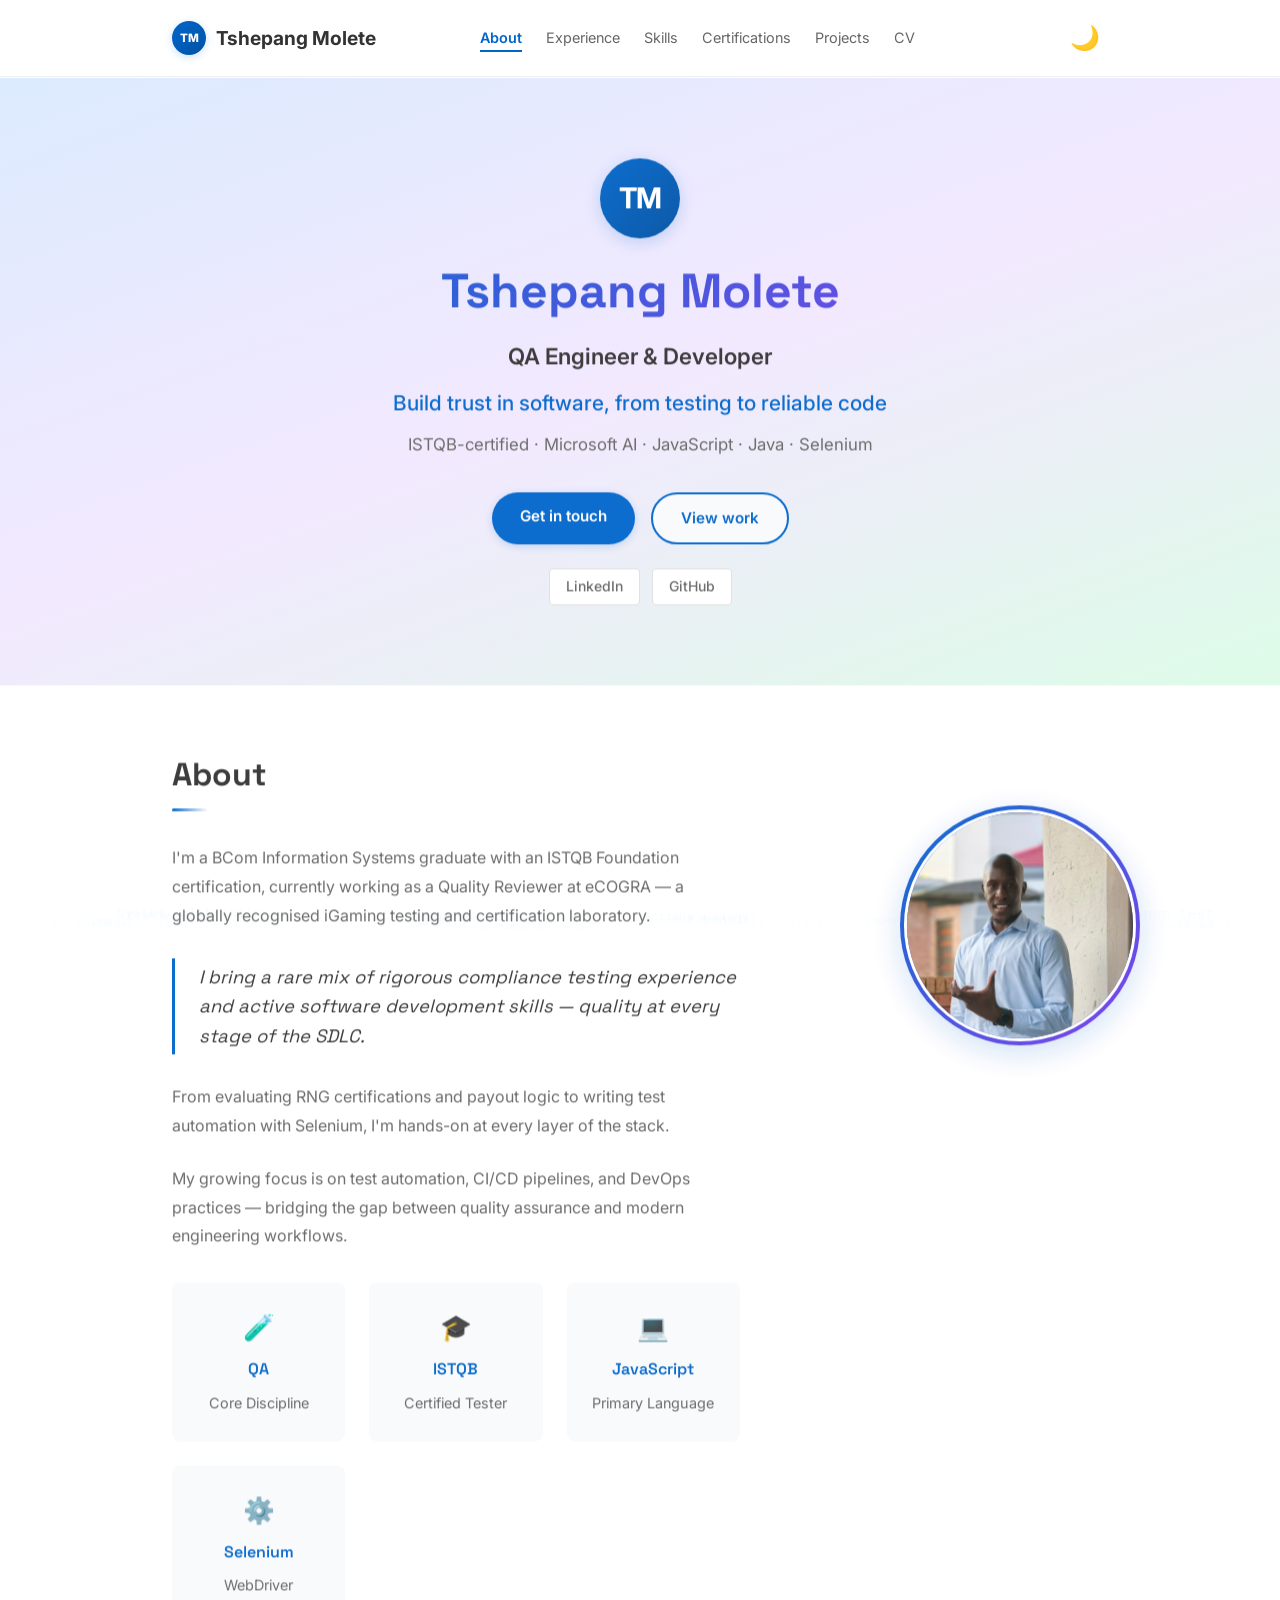
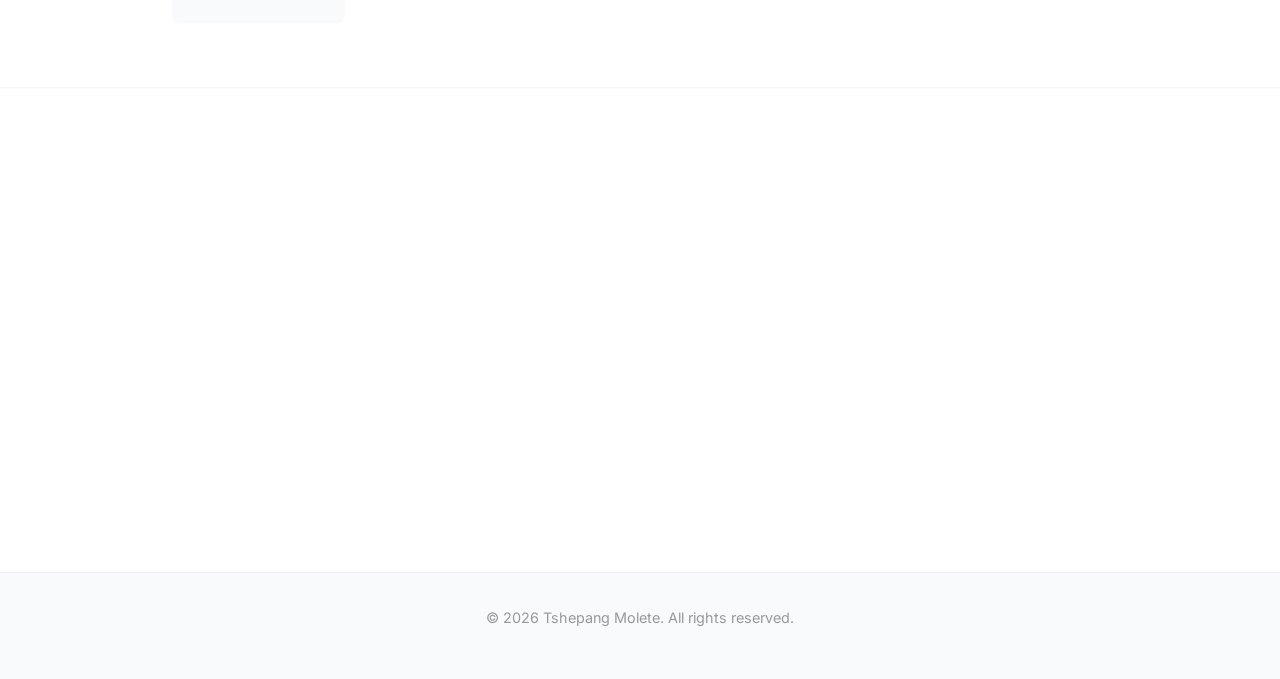
==== about.html @ 7e481b7c "Initial commit: portfolio website" ====
<!DOCTYPE html>
<html lang="en">
<head>
    <meta charset="UTF-8">
    <meta http-equiv="refresh" content="0; url=index.html">
    <title>Redirecting — Tshepang Molete</title>
</head>
<body>
    <p>Redirecting to <a href="index.html">index.html</a>…</p>
</body>
</html>
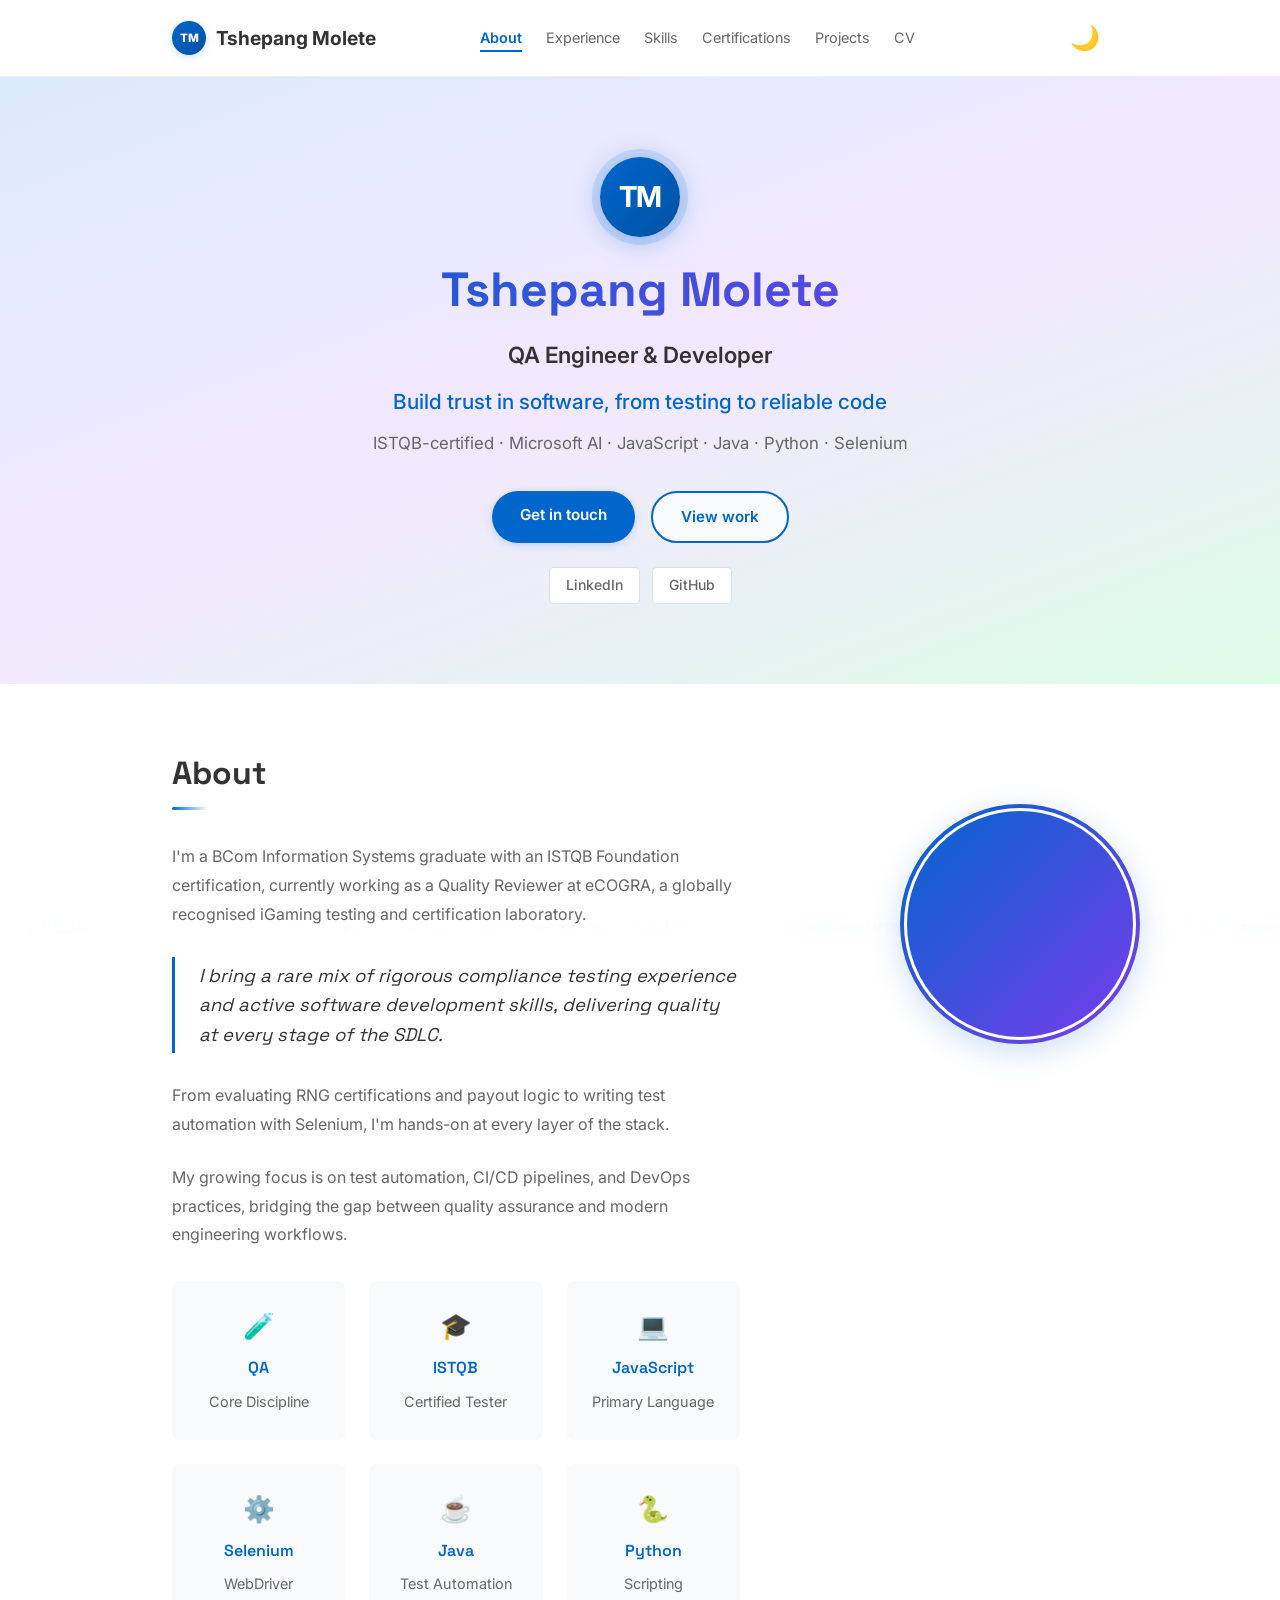
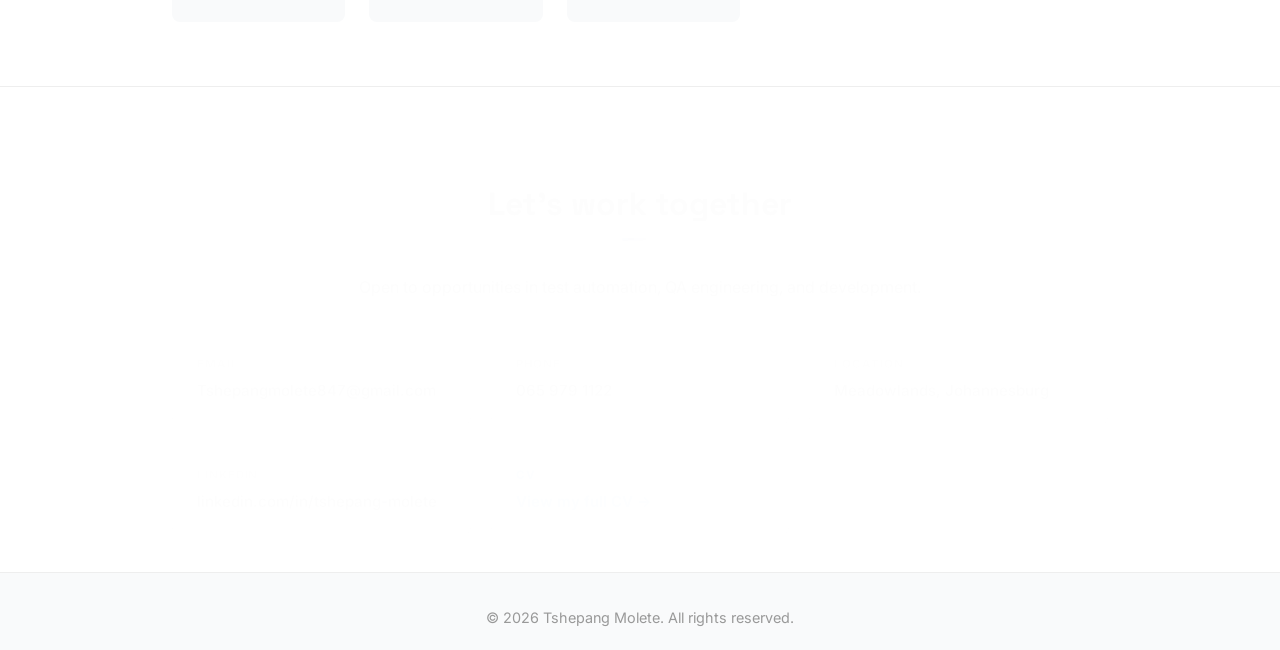
==== commit f9971f28: "Add accessibility, SEO, and theme-color polish across all pages Adds aria-label/aria-pressed to the " ====
--- a/about.html
+++ b/about.html
@@ -3,6 +3,8 @@
 <head>
     <meta charset="UTF-8">
     <meta http-equiv="refresh" content="0; url=index.html">
+    <link rel="canonical" href="index.html">
+    <meta name="robots" content="noindex">
     <title>Redirecting — Tshepang Molete</title>
 </head>
 <body>
